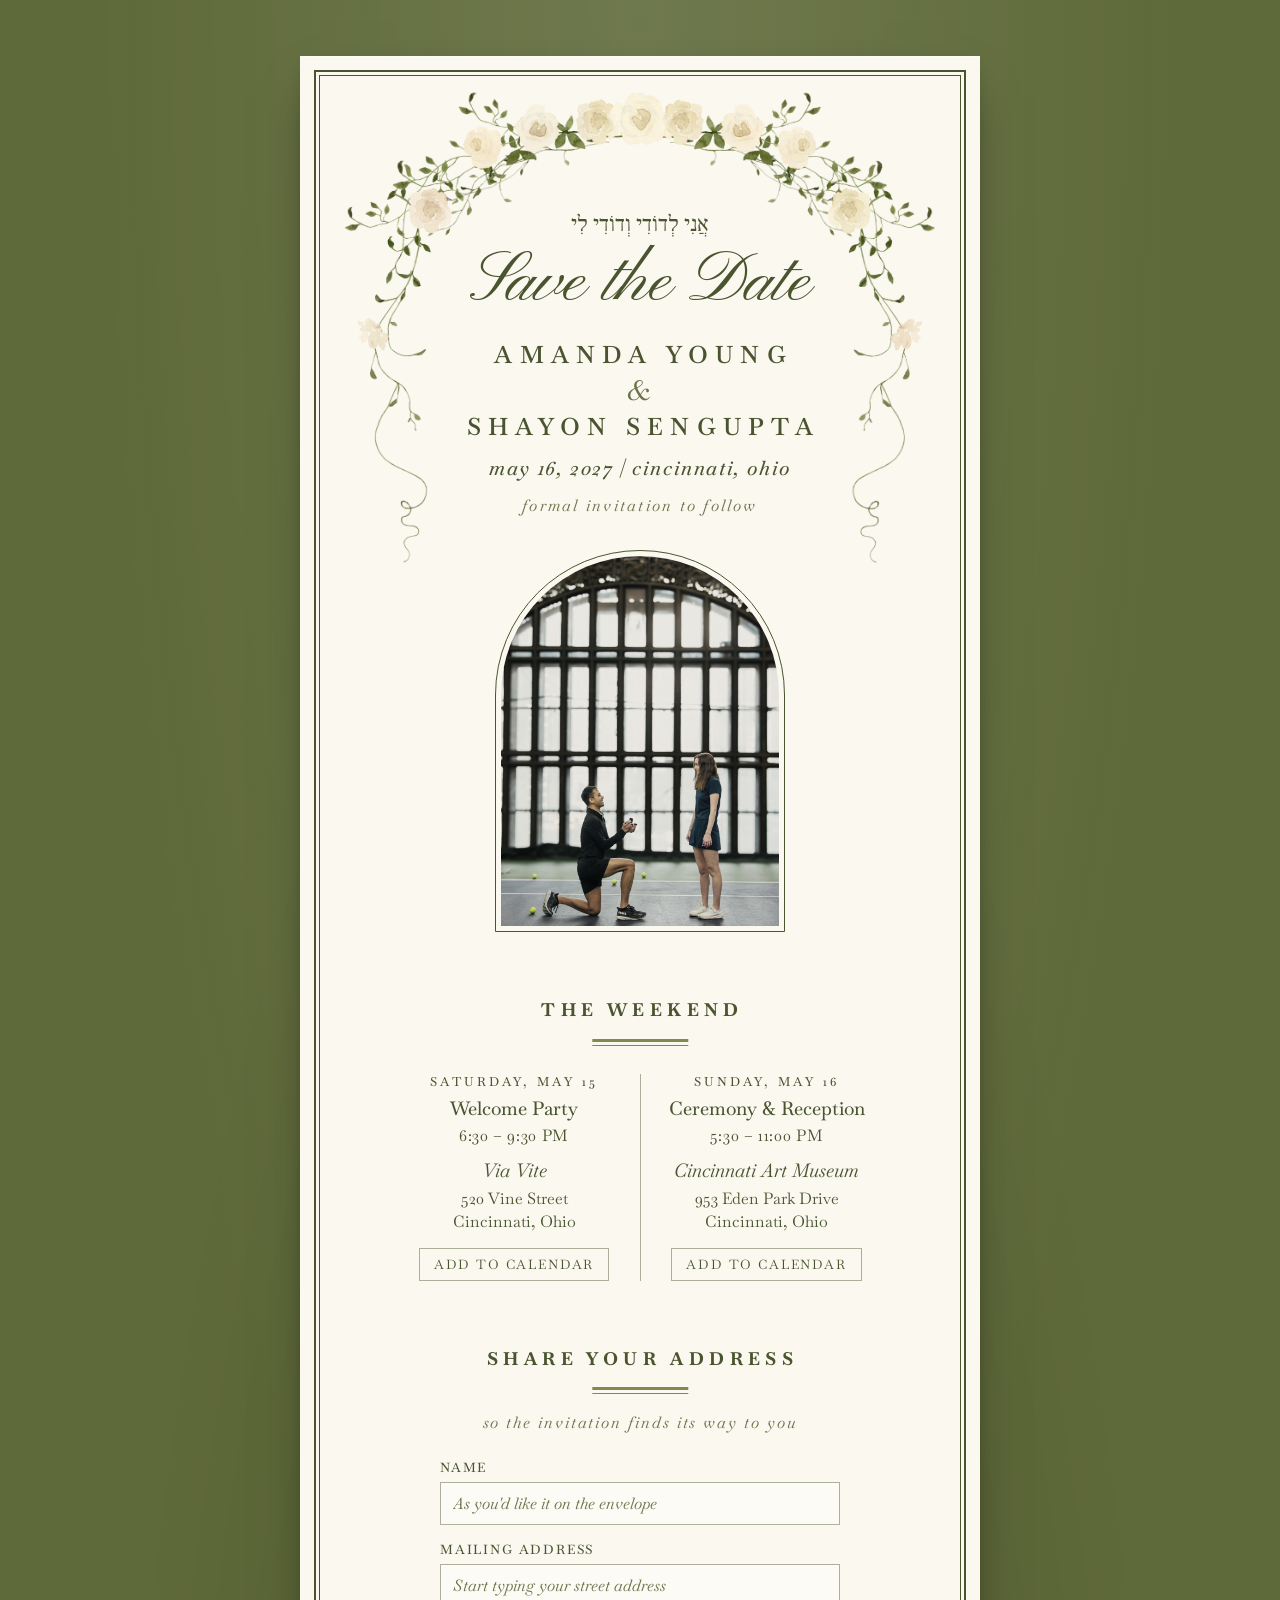
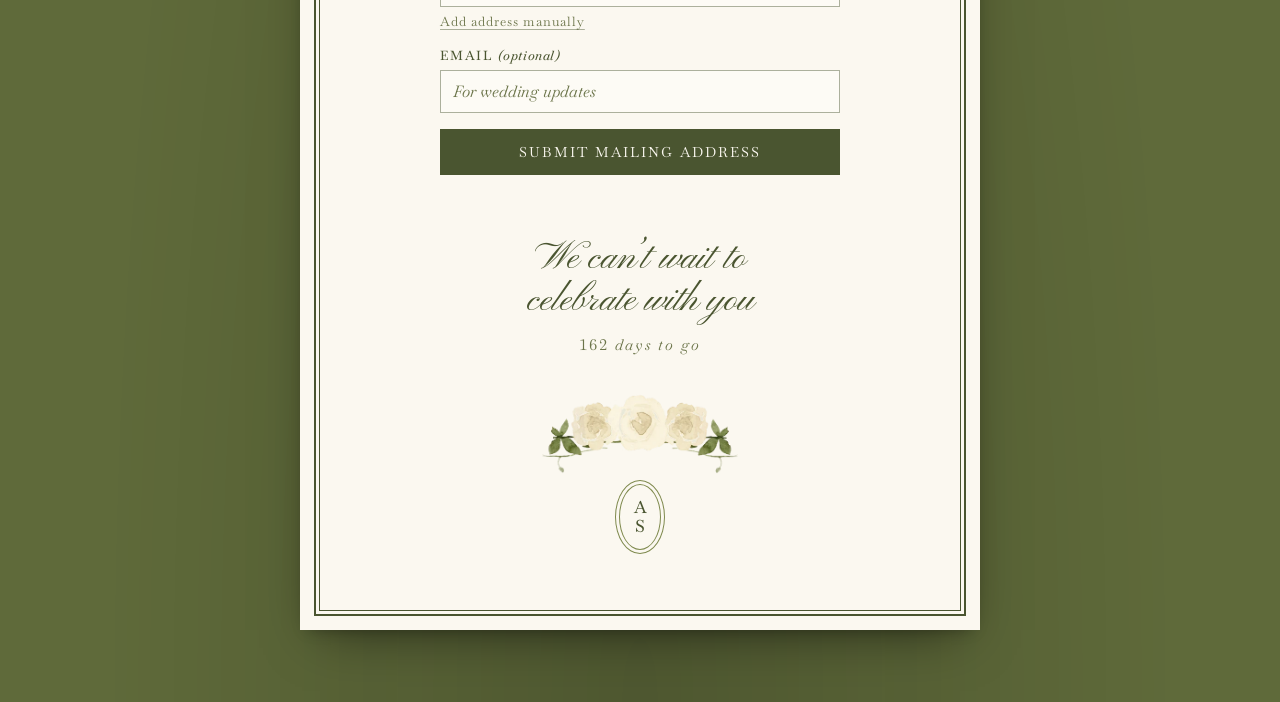
==== index.html @ fff9bc1d "Footer roses: end in whole leaf sprays with natural tips Co-Authored-By: Claude Opus 5.5 <noreply@an" ====
<!DOCTYPE html>
<html lang="en">
<head>
<meta charset="UTF-8" />
<meta name="viewport" content="width=device-width, initial-scale=1" />
<meta name="robots" content="noindex, nofollow" />
<title>Amanda &amp; Shayon — Save the Date</title>
<meta name="description" content="Save the date — Amanda Young and Shayon Sengupta are getting married May 16, 2027 at the Cincinnati Art Museum." />
<meta name="theme-color" content="#5f6a3a" />
<link rel="icon" type="image/png" sizes="32x32" href="assets/favicon-32.png?v=1" />
<link rel="icon" type="image/png" sizes="64x64" href="assets/favicon-64.png?v=1" />
<link rel="apple-touch-icon" href="assets/apple-touch-icon.png?v=1" />

<meta property="og:title" content="Save the Date — Amanda &amp; Shayon" />
<meta property="og:description" content="Sunday, May 16, 2027 · Cincinnati Art Museum · Cincinnati, Ohio. Formal invitation to follow." />
<meta property="og:type" content="website" />
<meta property="og:url" content="https://shayon297.github.io/save-the-date/" />
<meta property="og:site_name" content="Amanda &amp; Shayon" />
<meta property="og:image" content="https://shayon297.github.io/save-the-date/assets/og.jpg?v=24" />
<meta property="og:image:width" content="1200" />
<meta property="og:image:height" content="630" />
<meta property="og:image:alt" content="Save the Date — Amanda Young and Shayon Sengupta, May 16, 2027, Cincinnati, Ohio. Formal invitation to follow." />
<meta name="twitter:card" content="summary_large_image" />
<meta name="twitter:title" content="Save the Date — Amanda &amp; Shayon" />
<meta name="twitter:description" content="Sunday, May 16, 2027 · Cincinnati Art Museum · Cincinnati, Ohio" />
<meta name="twitter:image" content="https://shayon297.github.io/save-the-date/assets/og.jpg?v=24" />

<link rel="preconnect" href="https://fonts.googleapis.com">
<link rel="preconnect" href="https://fonts.gstatic.com" crossorigin>
<link href="https://fonts.googleapis.com/css2?family=Baskervville:ital,wght@0,400;0,500;0,600;0,700;1,400;1,500&family=Frank+Ruhl+Libre:wght@400;500&family=Pinyon+Script&display=swap" rel="stylesheet">
<link rel="stylesheet" href="styles.css?v=65" />
<script>
  // ?preview=email / ?preview=og switch the page into fixed layouts used to render the share images
  var pv = new URLSearchParams(location.search).get("preview");
  if (pv) document.documentElement.classList.add("preview", "preview-" + pv);
</script>
</head>
<body>

<main class="page">
  <article class="card">
    <!-- a draping arch of ivory roses over the header: the chuppah -->
    <img class="rose-arch" src="assets/rose-arch.webp?v=3" alt="" aria-hidden="true" width="1400" height="1109">

    <div class="card-inner">

      <!-- HEADER — laid out after Minted's "museo" save the date -->
      <header class="hero">
        <p class="hebrew hebrew-verse" lang="he" dir="rtl">אֲנִי לְדוֹדִי וְדוֹדִי לִי</p>
        <h1 class="script-title">Save the Date</h1>
        <p class="names-caps"><span class="name">Amanda Young</span><span class="amp">&amp;</span><span class="name">Shayon Sengupta</span></p>
        <p class="date-line"><span class="d">may 16, 2027</span><span class="bar"> | </span><span class="c">cincinnati, ohio</span></p>
        <p class="hero-note">formal invitation to follow</p>
      </header>

      <!-- ENGAGEMENT PHOTO, in an arch-topped double-rule frame -->
      <figure class="portrait">
        <span class="portrait-frame"><img src="assets/engagement.jpg?v=1" alt="Shayon on one knee proposing to Amanda on a tennis court beneath a tall arched window" width="900" height="1350" loading="lazy" onerror="this.closest('figure').hidden=true"></span>
      </figure>

      <!-- WEEKEND -->
      <section class="weekend">
        <h2 class="section-title">The Weekend</h2>

        <div class="events">
          <div class="event">
            <p class="event-day">Saturday, May 15</p>
            <h3 class="event-name">Welcome Party</h3>
            <p class="event-time">6:30 – 9:30 PM</p>
            <p class="event-venue">Via Vite</p>
            <p class="event-address">520 Vine Street<br>Cincinnati, Ohio</p>
            <div class="event-actions">
              <button class="btn btn-ghost" type="button" data-cal="reception" aria-expanded="false">Add to calendar</button>
              <p class="cal-options" hidden>
                <a class="link-btn" href="assets/welcome-party.ics">Apple &amp; Outlook</a>
                <span class="cal-dot" aria-hidden="true">&middot;</span>
                <a class="link-btn" data-gcal href="#" target="_blank" rel="noopener">Google Calendar</a>
              </p>
            </div>
          </div>

          <div class="event">
            <p class="event-day">Sunday, May 16</p>
            <h3 class="event-name">Ceremony &amp; Reception</h3>
            <p class="event-time">5:30 – 11:00 PM</p>
            <p class="event-venue">Cincinnati Art Museum</p>
            <p class="event-address">953 Eden Park Drive<br>Cincinnati, Ohio</p>
            <div class="event-actions">
              <button class="btn btn-ghost" type="button" data-cal="wedding" aria-expanded="false">Add to calendar</button>
              <p class="cal-options" hidden>
                <a class="link-btn" href="assets/wedding.ics">Apple &amp; Outlook</a>
                <span class="cal-dot" aria-hidden="true">&middot;</span>
                <a class="link-btn" data-gcal href="#" target="_blank" rel="noopener">Google Calendar</a>
              </p>
            </div>
          </div>
        </div>
      </section>

      <!-- MAILING ADDRESS -->
      <section class="address" id="address">
        <h2 class="section-title">Share your address</h2>
        <p class="address-sub">so the invitation finds its way to you</p>

        <form class="addr-form" id="addr-form" novalidate>
          <!-- honeypot: hidden from people, filled in by form-spam bots -->
          <div class="hp" aria-hidden="true">
            <label>Leave this field empty <input type="text" name="website" tabindex="-1" autocomplete="off"></label>
          </div>
          <label class="field">
            <span class="field-label">Name</span>
            <input type="text" name="name" autocomplete="name" required placeholder="As you'd like it on the envelope" />
          </label>

          <div class="field field-search">
            <label class="field-label" for="addr-search">Mailing address</label>
            <input type="text" id="addr-search" name="search" autocomplete="off" placeholder="Start typing your street address" aria-autocomplete="list" aria-controls="addr-suggest" aria-expanded="false" />
            <ul class="suggest" id="addr-suggest" role="listbox" hidden></ul>
            <button type="button" class="link-btn" id="addr-manual">Add address manually</button>
          </div>

          <div class="addr-fields" id="addr-fields" hidden>
            <label class="field field-wide">
              <span class="field-label">Street address</span>
              <input type="text" name="street" autocomplete="address-line1" />
            </label>
            <label class="field">
              <span class="field-label">Apt / unit</span>
              <input type="text" name="unit" autocomplete="address-line2" placeholder="Optional" />
            </label>
            <label class="field">
              <span class="field-label">City</span>
              <input type="text" name="city" autocomplete="address-level2" />
            </label>
            <label class="field">
              <span class="field-label">State</span>
              <input type="text" name="state" autocomplete="address-level1" />
            </label>
            <label class="field">
              <span class="field-label">ZIP / postal code</span>
              <input type="text" name="zip" autocomplete="postal-code" />
            </label>
            <label class="field field-wide">
              <span class="field-label">Country</span>
              <input type="text" name="country" autocomplete="country-name" value="United States" />
            </label>
          </div>

          <label class="field">
            <span class="field-label">Email <span class="field-optional">(optional)</span></span>
            <input type="email" name="email" autocomplete="email" placeholder="For wedding updates" />
          </label>

          <p class="form-error" id="addr-error" role="alert" hidden></p>
          <button type="submit" class="btn btn-solid btn-submit" id="addr-submit">Submit mailing address</button>
        </form>

        <div class="addr-thanks" id="addr-thanks" hidden>
          <p class="closing-script">Thank you</p>
          <p class="closing-caps">We have your address</p>
        </div>
      </section>

      <!-- CLOSING -->
      <section class="closing">
        <p class="closing-script">We can&rsquo;t wait to celebrate with you</p>
        <p class="countdown" aria-label="Countdown to the wedding"><span class="count-num" data-unit="days">—</span> <span class="count-label">days to go</span></p>
      </section>

      <footer class="card-footer">
        <img class="footer-roses" src="assets/rose-sprig.webp?v=3" alt="" aria-hidden="true" width="426" height="175">
        <span class="footer-mark" role="img" aria-label="A &amp; S"><span>A</span><span>S</span></span>
      </footer>

    </div>
  </article>
</main>

<script src="script.js?v=26"></script>
</body>
</html>
---- styles.css ----
/* ---------------------------------------------------
   Shayon & Amanda — Save the Date
   After Minted's "museo" suite: ivory card, double-rule frame, copperplate
   script for the title and closing only, spaced Baskerville capitals,
   lowercase italics, one olive ink.
   (Pinyon Script and Baskervville stand in for museo's licensed fonts.)
--------------------------------------------------- */

:root{
  --page:       #5f6a3a;   /* deep olive backdrop */
  --page-deep:  #4c5530;
  --ivory:      #fbf8f0;
  --ink:        #4a5530;   /* olive ink */
  --ink-soft:   #6b7449;
  --olive:      #7f8a4e;
  --olive-pale: #d9dcc2;
  --gold:       #b0975a;
  --line:       rgba(74,85,48,0.45);

  --serif:  "Baskervville", "Baskerville", "Times New Roman", serif;
  --script: "Pinyon Script", "Snell Roundhand", cursive;

  --frame: 14px;            /* outer rule's distance from the card edge */
  --inset: 26px;            /* inside the inner rule: sets the text margin */
  --hang: calc(var(--frame) + 6px);   /* just inside the inner rule: the curtains hang from the frame */
}
@media (max-width: 480px){
  :root{ --frame: 9px; --inset: 18px; }
}

*{ box-sizing: border-box; }
html{ background: var(--page); }
body{
  margin: 0;
  font-family: var(--serif);
  color: var(--ink);
  background:
    radial-gradient(ellipse at 50% 0%, rgba(255,255,255,0.10), transparent 60%),
    radial-gradient(ellipse at 50% 100%, rgba(0,0,0,0.18), transparent 60%),
    var(--page);
  -webkit-font-smoothing: antialiased;
  text-rendering: optimizeLegibility;
}

.page{
  min-height: 100vh;
  display: flex;
  justify-content: center;
  align-items: flex-start;
  padding: 16px 12px 32px;
}
@media (min-width: 700px){
  .page{ padding: 56px 24px 72px; }
}

/* ---------- card + museo double-rule frame ---------- */
.card{
  position: relative;
  width: 100%;
  max-width: 680px;
  background: var(--ivory);
  overflow: hidden;
  box-shadow:
    0 1px 0 rgba(255,255,255,0.35) inset,
    0 20px 50px -20px rgba(0,0,0,0.55),
    0 6px 14px -8px rgba(0,0,0,0.35);
}
.card::before, .card::after{
  content: "";
  position: absolute;
  pointer-events: none;
  z-index: 2;
}
.card::before{ inset: var(--frame); border: 2px solid var(--ink); }
.card::after{ inset: calc(var(--frame) + 5px); border: 1px solid var(--ink); }

.card-inner{
  position: relative;
  z-index: 1;
  margin: calc(var(--inset) + 6px);
  padding: 18% 22px 30px;   /* top: under the crown of the rose arch (% of the card's width) */
  text-align: center;
}
@media (min-width: 700px){
  .card-inner{ padding: 18% 56px 44px; }
}

/* ---------- hero ---------- */
.script-title{
  font-family: var(--script);
  font-weight: 400;
  font-size: clamp(44px, 9.2vw, 70px);   /* ~12% smaller, so the names lead */
  line-height: 1.15;
  margin: 0 0 12px;
  color: var(--ink);
}
.names-caps{
  font-weight: 600;
  font-size: clamp(15px, 3.4vw, 24px);
  letter-spacing: 0.3em;
  padding-left: 0.3em;      /* optically centre tracked caps */
  text-transform: uppercase;
  margin: 0 0 10px;
}
/* full names stacked, museo-style, with a small italic ampersand between */
.names-caps .name{ display: block; line-height: 1.5; }
.names-caps .amp{
  display: block;
  font-weight: 400;
  font-style: italic;
  text-transform: none;
  letter-spacing: 0;
  font-size: 1.15em;
  line-height: 1.3;
  margin-left: -0.3em;      /* undo the tracked caps' optical offset for the single glyph */
  color: var(--ink-soft);
}
.date-line{
  font-style: italic;
  font-weight: 500;
  font-size: clamp(16px, 2.8vw, 20px);
  letter-spacing: 0.08em;
  color: var(--ink);
  margin: 0;
}
.hebrew{
  font-family: "Frank Ruhl Libre", "Times New Roman", serif;
  color: var(--ink);
  letter-spacing: 0;
}
.hebrew-verse{
  font-size: clamp(18px, 3vw, 22px);
  margin: 0 0 6px;
}
.hero-note{
  font-style: italic;
  font-size: clamp(14px, 2.3vw, 16px);
  letter-spacing: 0.14em;
  color: var(--ink-soft);
  margin: 14px 0 0;
}

/* ---------- florals: a draping arch of ivory roses over the header (the chuppah) ----------
   assets/rose-arch.webp: a watercolour rose arch with trailing vines, roses recoloured
   ivory to suit the olive palette. It scales with the card's width. */
.rose-arch{
  position: absolute;
  top: calc(var(--hang) + 14px);          /* clear of the inner rule */
  left: 50%;
  transform: translateX(-50%);
  width: calc(100% - 2 * var(--hang) - 40px);   /* vine tips stay inside the frame */
  height: auto;
  z-index: 0;
  pointer-events: none;
}
@media (max-width: 480px){
  .card-inner{ padding-left: 30px; padding-right: 30px; }
  .card-inner .closing-caps{ font-size: 12px; letter-spacing: 0.22em; padding-left: 0.22em; }
  .script-title{ font-size: 36px; white-space: nowrap; }
  .names-caps{ letter-spacing: 0.22em; padding-left: 0.22em; }
  .date-line .bar{ display: none; }
  .date-line .d, .date-line .c{ display: block; }
  .card-inner .section-title{ letter-spacing: 0.22em; padding-left: 0.22em; }
}

/* ---------- engagement photo: a Roman arch, ruled like the card's frame ---------- */
.portrait{ margin: 34px auto 0; width: min(290px, 86%); }
.portrait-frame{
  display: block;
  padding: 5px;
  border: 1px solid var(--ink);
  border-radius: 400px 400px 0 0;   /* larger than half the width: browsers clamp it to a semicircle */
}
.portrait-frame img{
  display: block;
  width: 100%;
  height: auto;
  aspect-ratio: 3 / 4;
  object-fit: cover;
  object-position: 50% 45%;
  filter: sepia(0.12) saturate(0.85);
  border-radius: 400px 400px 0 0;
}

/* ---------- countdown ---------- */
.countdown{
  font-style: italic;
  font-size: 15px;
  letter-spacing: 0.14em;
  color: var(--ink-soft);
  margin: 0;
}
.count-num{ font-style: normal; font-variant-numeric: tabular-nums; }

/* ---------- sections: as on museo, no ornamental dividers, just generous space ---------- */
.weekend, .address, .closing{ margin-top: 64px; }
@media (max-width: 480px){
  .weekend, .address, .closing{ margin-top: 52px; }
}

/* ---------- weekend ---------- */
.section-title{
  font-weight: 700;
  font-size: clamp(15px, 2.6vw, 18px);
  letter-spacing: 0.3em;
  padding-left: 0.3em;      /* optically centre tracked caps */
  text-transform: uppercase;
  line-height: 1.6;
  text-wrap: balance;
  margin: 0 0 28px;
  color: var(--ink);
}
/* museo's double rule under each section heading: a thick bar over a thin one */
.section-title::after{
  content: "";
  display: block;
  width: 96px;
  height: 3px;
  margin: 14px auto 0;
  border-top: 3px solid var(--olive);
  border-bottom: 1.5px solid var(--olive);
  transform: translateX(-0.15em);   /* undo the tracked caps' optical offset */
}
.events{
  display: grid;
  grid-template-columns: 1fr;
  gap: 30px;
}
@media (min-width: 560px){
  /* subgrid: day, name, time, venue, address and button line up across both columns
     even when one event name wraps */
  .events{ grid-template-columns: 1fr 1fr; grid-template-rows: repeat(6, auto); gap: 0; }
  .event{ display: grid; grid-row: span 6; grid-template-rows: subgrid; padding: 0 12px; }
  .events .event-name{ white-space: nowrap; font-size: 19px; }   /* .events: outranks the base rule below */
  .event + .event{ border-left: 1px solid var(--line); }
  .event-name{ align-self: end; }
}
.event-day{
  font-size: 12.5px;
  font-weight: 500;   /* dark, but lighter than the section headings */
  letter-spacing: 0.28em;
  text-transform: uppercase;
  color: var(--ink);
  margin: 0 0 6px;
}
.event-name{
  font-weight: 500;
  font-size: clamp(19px, 3.4vw, 22px);
  margin: 0 0 4px;
  color: var(--ink);
  text-wrap: balance;
}
.event-time{
  font-size: 16px;
  letter-spacing: 0.04em;
  color: var(--ink);
  margin: 0 0 12px;
}
.event-venue{
  font-style: italic;
  font-size: 19px;
  margin: 0;
  color: var(--ink);
}
.event-address{
  font-size: 16px;
  line-height: 1.45;
  color: var(--ink);
  margin: 4px 0 14px;
}
.event-actions{
  position: relative;
  display: flex; flex-direction: column; align-items: center;
}
/* the two calendar choices open as a small pop-over under the button, so nothing below moves */
.cal-options{
  position: absolute;
  top: calc(100% + 6px);
  left: 50%;
  transform: translateX(-50%);
  z-index: 6;
  margin: 0;
  padding: 6px 0;
  min-width: 210px;
  background: var(--ivory);
  border: 1px solid var(--line);
  box-shadow: 0 6px 16px -10px rgba(74,85,48,0.28);   /* soft, to match the fine rules */
  text-align: center;
}
.cal-options[hidden]{ display: none; }
.cal-options .link-btn{ display: block; font-size: 15px; padding: 9px 16px; text-decoration: none; color: var(--ink); }
.cal-options .link-btn:hover{ background: rgba(127,138,78,0.12); }
.cal-dot{ display: none; }

.btn{
  font-family: var(--serif);
  font-size: 13px;
  letter-spacing: 0.14em;
  text-transform: uppercase;
  padding: 9px 14px;
  border: 1px solid var(--ink);
  cursor: pointer;
  text-decoration: none;
  transition: background 0.2s ease, color 0.2s ease;
  line-height: 1;
}
.btn-solid{ background: var(--ink); color: var(--ivory); }
.btn-ghost{ background: transparent; color: var(--ink); border-color: var(--line); }
@media (hover: hover){   /* no sticky dark state after a tap on phones */
  .btn-solid:hover{ background: var(--page-deep); border-color: var(--page-deep); color: var(--ivory); }
  .btn-ghost:hover{ background: var(--ink); border-color: var(--ink); color: var(--ivory); }
}
.btn-ghost[aria-expanded="true"]{ background: var(--ink); border-color: var(--ink); color: var(--ivory); }
.btn:focus-visible{ outline: 2px solid var(--olive); outline-offset: 2px; }

/* ---------- mailing address form ---------- */
.address{ text-align: center; }
.address .section-title{ margin-bottom: 18px; }
.address-sub{
  font-style: italic;
  font-size: 16px;
  letter-spacing: 0.12em;
  color: var(--ink-soft);
  margin: 0 0 26px;
  text-wrap: balance;
}
.addr-form{
  max-width: 400px;
  margin: 0 auto;
  text-align: left;
}
.field{ display: block; margin: 0 0 16px; position: relative; }
.field-label{
  display: block;
  font-size: 13px;
  font-weight: 500;
  letter-spacing: 0.14em;
  text-transform: uppercase;
  color: var(--ink);
  margin: 0 0 6px;
}
.field-optional{ letter-spacing: 0.04em; text-transform: none; font-style: italic; }
.field input{
  width: 100%;
  font-family: var(--serif);
  font-size: 16px;
  color: var(--ink);
  background: #fdfbf5;             /* a shade lighter than the ivory card, not white */
  border: 1px solid var(--line);   /* a visible box, so the fields aren't overlooked */
  padding: 10px 12px;
  outline: none;
  border-radius: 0;
  transition: border-color 0.2s ease;
}
.field input::placeholder{ color: var(--ink-soft); font-style: italic; }
.field input:focus{ border-color: var(--ink); background: #fefdf9; }
.field input[aria-invalid="true"]{ border-color: #9a5a3a; }

.addr-fields{
  display: grid;
  grid-template-columns: 1fr 1fr;
  gap: 0 18px;
}
.addr-fields[hidden]{ display: none; }
.addr-fields .field-wide{ grid-column: 1 / -1; }
@media (max-width: 559px){
  .addr-fields{ grid-template-columns: 1fr; gap: 0; }
}

.link-btn{
  font-family: var(--serif);
  font-size: 13px;
  letter-spacing: 0.08em;
  color: var(--ink-soft);
  background: none;
  border: 0;
  padding: 6px 0 0;
  cursor: pointer;
  text-decoration: underline;
  text-underline-offset: 3px;
  text-decoration-color: var(--line);
}
.link-btn:hover{ color: var(--ink); }

.suggest{
  position: absolute;
  left: 0; right: 0;
  top: 100%;
  margin: 4px 0 0;
  padding: 4px 0;
  list-style: none;
  background: var(--ivory);
  border: 1px solid var(--line);
  box-shadow: 0 12px 28px -12px rgba(0,0,0,0.35);
  z-index: 5;
  max-height: 260px;
  overflow: auto;
}
.suggest li{
  padding: 9px 14px;
  cursor: pointer;
  font-size: 16px;
  line-height: 1.25;
  color: var(--ink);
}
.suggest li small{ display: block; font-size: 13px; color: var(--ink-soft); }
.suggest li:hover, .suggest li[aria-selected="true"]{ background: rgba(127,138,78,0.12); }
.suggest .suggest-note{ cursor: default; font-style: italic; color: var(--ink-soft); font-size: 14px; }

.form-error{
  font-size: 14px;
  font-style: italic;
  color: #9a5a3a;
  margin: -4px 0 12px;
}
.btn-submit{
  display: block;
  width: 100%;
  margin: 14px auto 0;
  padding: 15px 20px;
  font-size: 14px;
}
.btn-submit[disabled]{ opacity: 0.6; cursor: default; }
@media (max-width: 480px){
  .field input{ padding: 10px 9px; }
  .field input::placeholder{ font-size: 14px; }
  .btn-submit{ letter-spacing: 0.05em; font-size: 12px; padding: 14px 6px; white-space: nowrap; }
}
.addr-thanks{ padding: 8px 0 2px; }

/* ---------- preview renders (share images for email / text) ---------- */
.preview .countdown, .preview .address, .preview .event-actions{ display: none; }
.preview-email .page{ min-height: 0; padding: 0; }
.preview-email .card{ max-width: none; box-shadow: none; }
/* link preview: a complete card that ends after the date line */
.preview-og body{ overflow: hidden; }
.preview-og .page{ min-height: 100vh; padding: 0; align-items: center; }
.preview-og .card{ max-width: 980px; box-shadow: 0 24px 50px -24px rgba(0,0,0,0.6); }
.preview-og .card-inner > :not(.hero){ display: none; }
.preview-og .card-inner{ padding: 96px 150px 40px; }
.preview-og .rose-arch{ top: calc(var(--hang) + 4px); width: 860px; -webkit-mask-image: linear-gradient(#000 44%, transparent 57%); mask-image: linear-gradient(#000 44%, transparent 57%); }
.preview-og .script-title{ font-size: 84px; margin-bottom: 14px; }
.preview-og .names-caps{ font-size: 20px; margin-bottom: 14px; white-space: nowrap; }
.preview-og .names-caps .name{ display: inline; }
.preview-og .names-caps .amp{ display: inline; margin: 0 0.6em 0 0.3em; }
.preview-og .date-line{ font-size: 25px; }
.preview-og .hebrew-verse{ font-size: 26px; }

.hp{ position: absolute; left: -10000px; top: auto; width: 1px; height: 1px; overflow: hidden; }

/* ---------- closing ---------- */
.closing-script{
  font-family: var(--script);
  font-size: clamp(30px, 6vw, 38px);
  line-height: 1.1;
  max-width: 11em;
  margin: 0 auto 12px;
  text-wrap: balance;
  color: var(--ink);
}
.closing-caps{
  text-wrap: balance;
  font-size: 13px;
  letter-spacing: 0.32em;
  text-transform: uppercase;
  margin: 0 0 8px;
  color: var(--ink);
}
.closing-note{
  font-style: italic;
  font-size: 15px;
  color: var(--ink-soft);
  max-width: 380px;
  margin: 0 auto;
}

/* ---------- footer ---------- */
.card-footer{
  margin-top: 40px;
  display: flex;
  flex-direction: column;
  align-items: center;
}
/* museo's monogram: initials stacked in serif capitals inside a double-ruled oval */
.footer-mark{
  position: relative;
  display: flex;
  flex-direction: column;
  align-items: center;
  justify-content: center;
  gap: 2px;
  width: 50px; height: 74px;
  border: 1.25px solid var(--olive);   /* the softer olive, so the letters lead */
  border-radius: 50%;
  font-weight: 500;
  font-size: 17px;
  line-height: 1;
  letter-spacing: 0;
  color: var(--ink);
}
/* a small cluster of the same ivory roses above the monogram, to balance the arch */
.footer-roses{ display: block; width: 196px; max-width: 56%; height: auto; margin: 0 auto 6px; }
.footer-mark::after{          /* inner rule */
  content: "";
  position: absolute;
  inset: 3px;
  border: 0.75px solid var(--olive);
  border-radius: 50%;
}
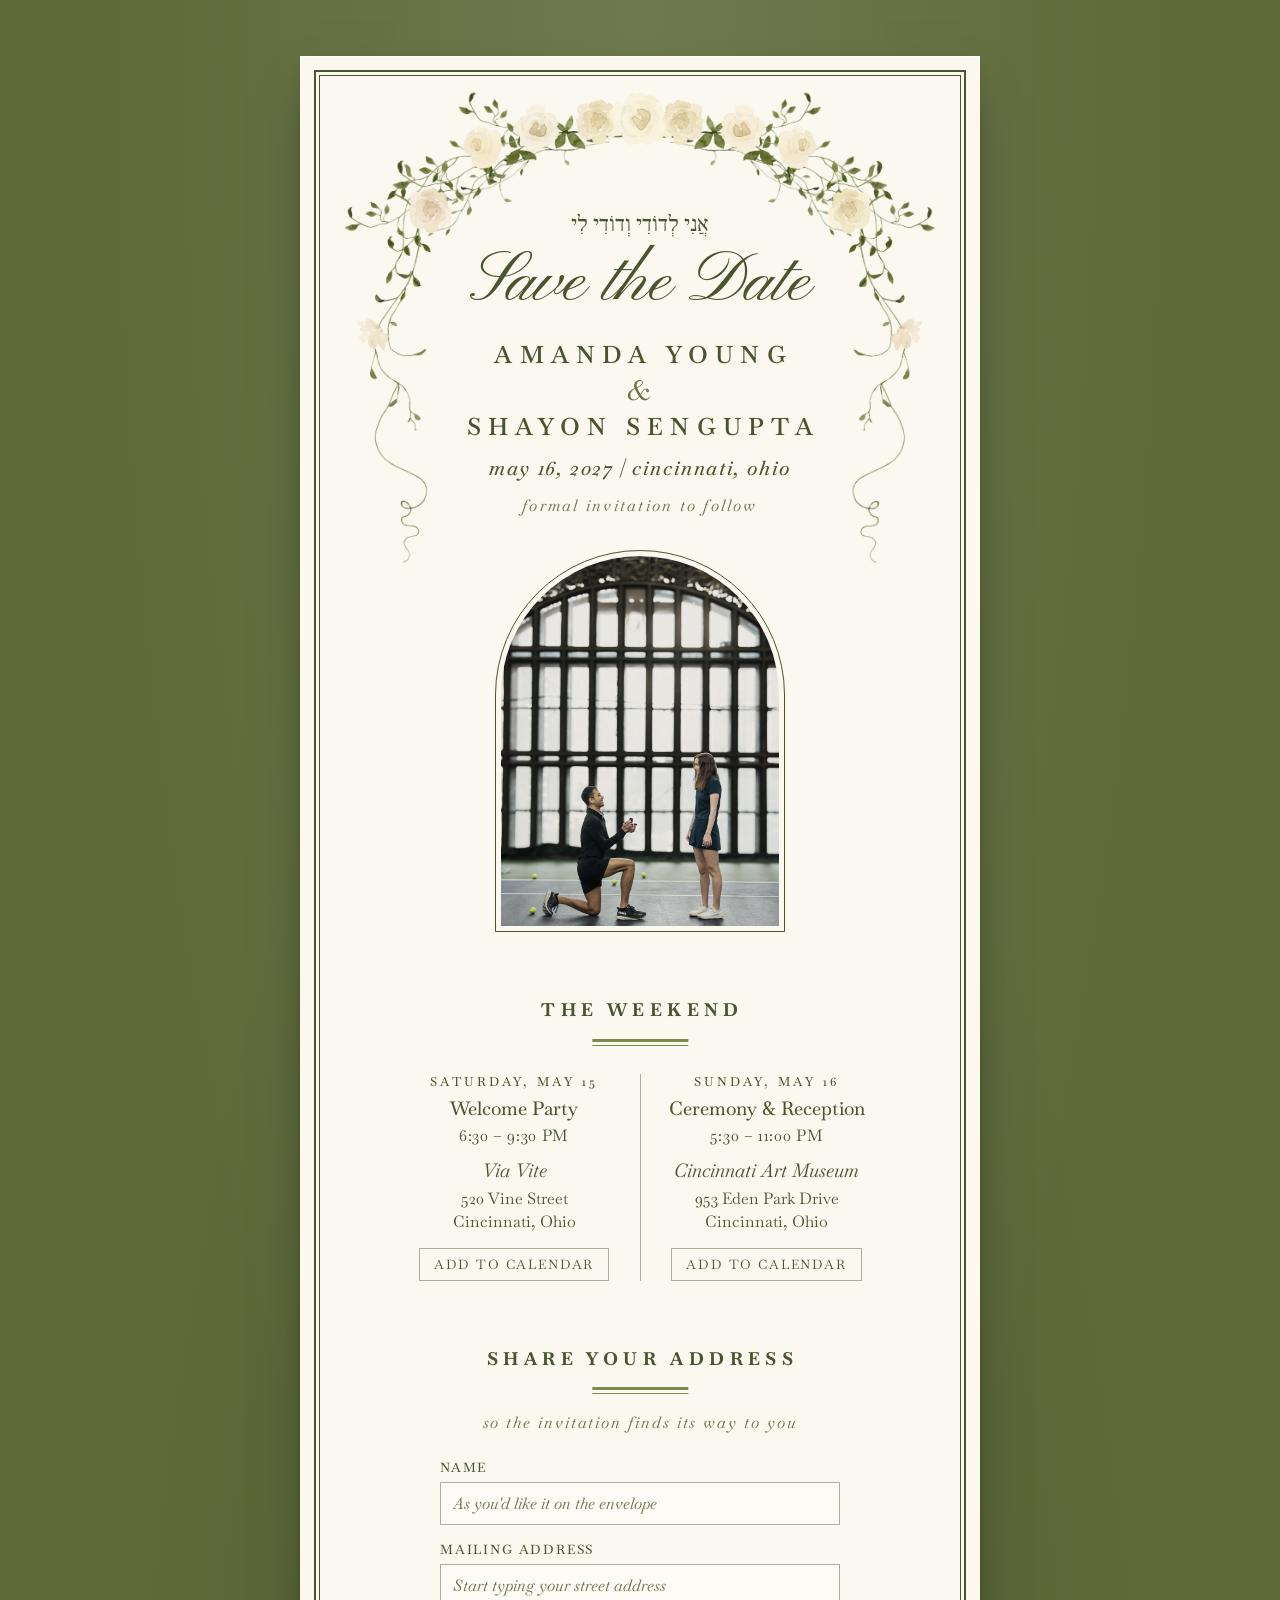
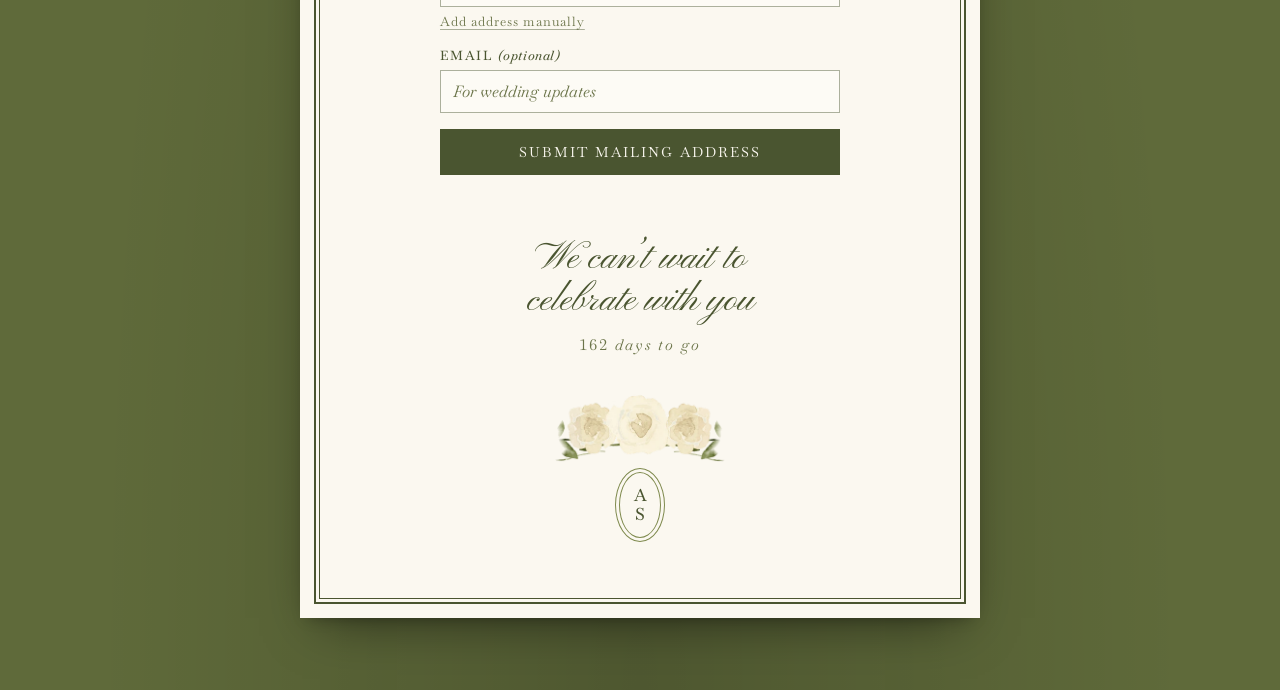
==== commit 11bc53e3: "Footer roses: three roses with just a little greenery fading out Co-Authored-By: Claude Opus 5.5 <no" ====
--- a/index.html
+++ b/index.html
@@ -28,7 +28,7 @@
 <link rel="preconnect" href="https://fonts.googleapis.com">
 <link rel="preconnect" href="https://fonts.gstatic.com" crossorigin>
 <link href="https://fonts.googleapis.com/css2?family=Baskervville:ital,wght@0,400;0,500;0,600;0,700;1,400;1,500&family=Frank+Ruhl+Libre:wght@400;500&family=Pinyon+Script&display=swap" rel="stylesheet">
-<link rel="stylesheet" href="styles.css?v=65" />
+<link rel="stylesheet" href="styles.css?v=66" />
 <script>
   // ?preview=email / ?preview=og switch the page into fixed layouts used to render the share images
   var pv = new URLSearchParams(location.search).get("preview");
@@ -168,7 +168,7 @@
       </section>
 
       <footer class="card-footer">
-        <img class="footer-roses" src="assets/rose-sprig.webp?v=3" alt="" aria-hidden="true" width="426" height="175">
+        <img class="footer-roses" src="assets/rose-sprig.webp?v=4" alt="" aria-hidden="true" width="351" height="140">
         <span class="footer-mark" role="img" aria-label="A &amp; S"><span>A</span><span>S</span></span>
       </footer>
 
--- a/styles.css
+++ b/styles.css
@@ -499,7 +499,7 @@
   color: var(--ink);
 }
 /* a small cluster of the same ivory roses above the monogram, to balance the arch */
-.footer-roses{ display: block; width: 196px; max-width: 56%; height: auto; margin: 0 auto 6px; }
+.footer-roses{ display: block; width: 170px; max-width: 50%; height: auto; margin: 0 auto 6px; }
 .footer-mark::after{          /* inner rule */
   content: "";
   position: absolute;
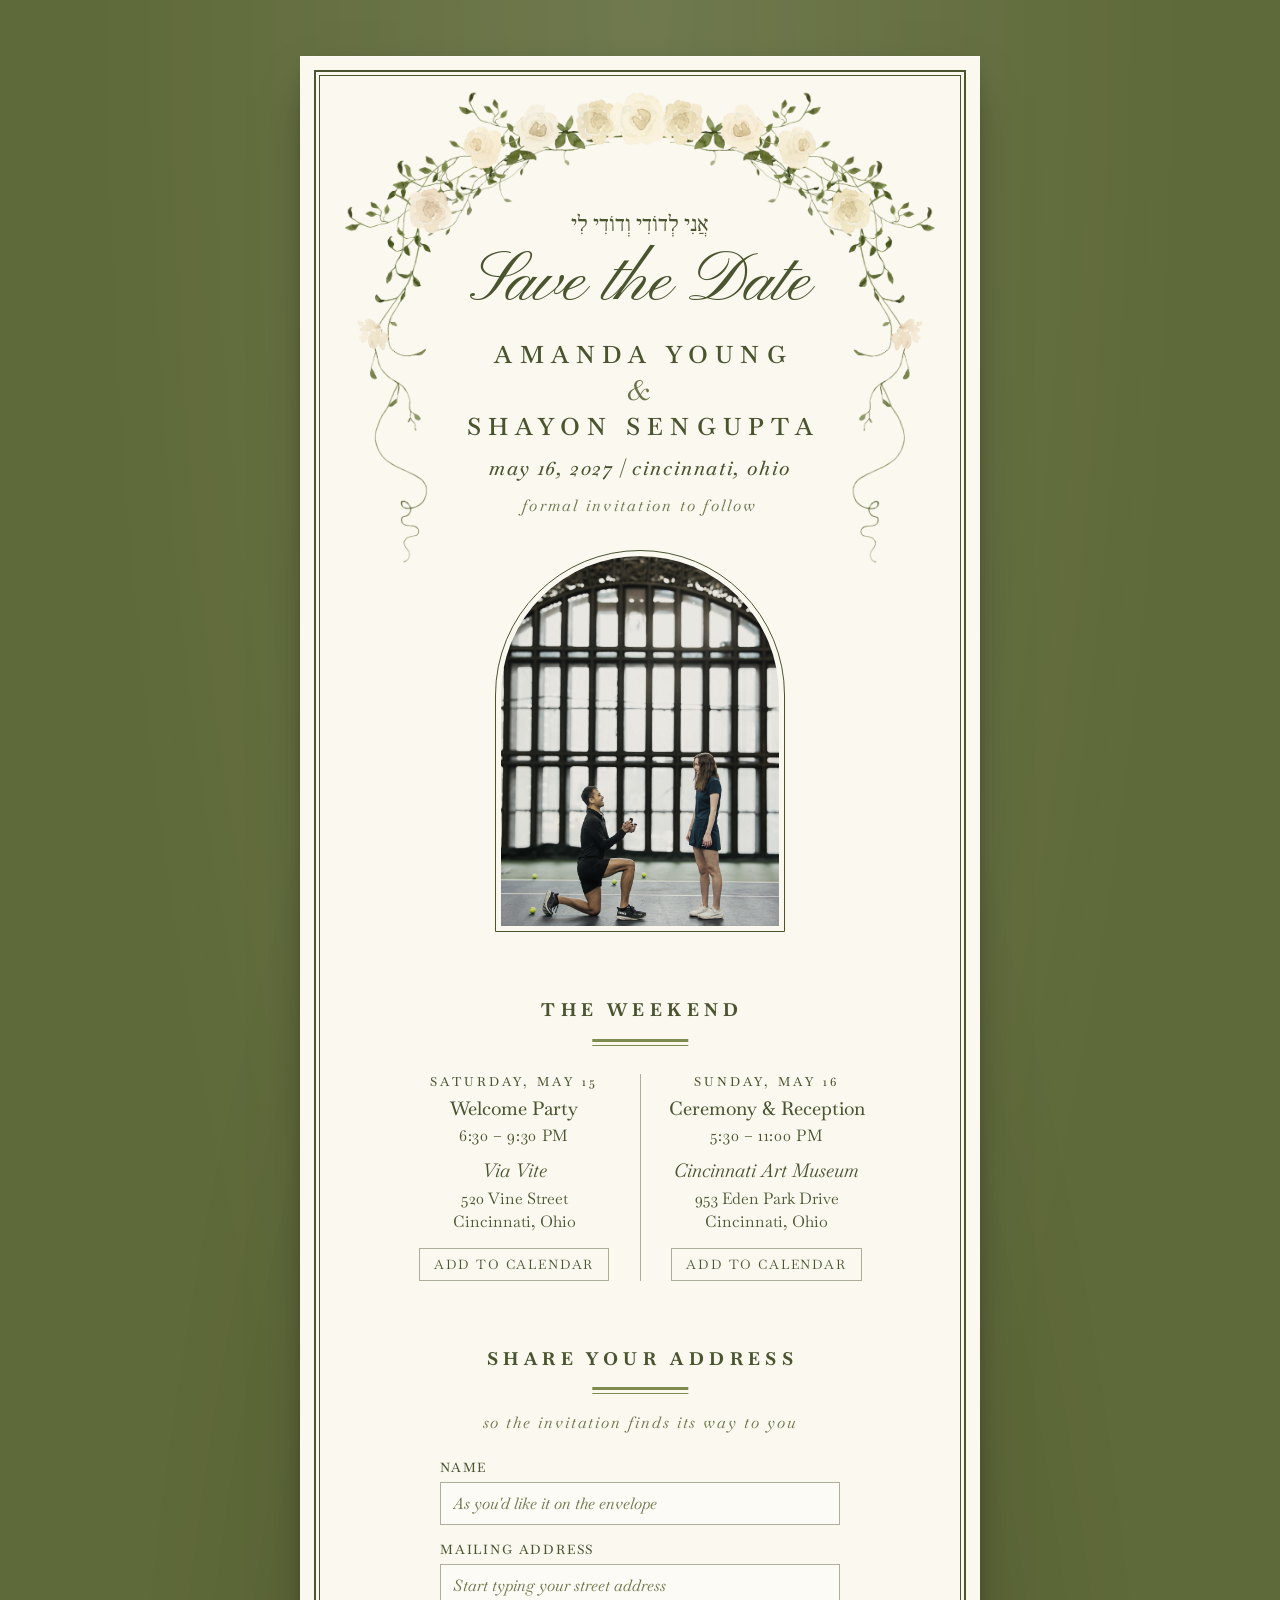
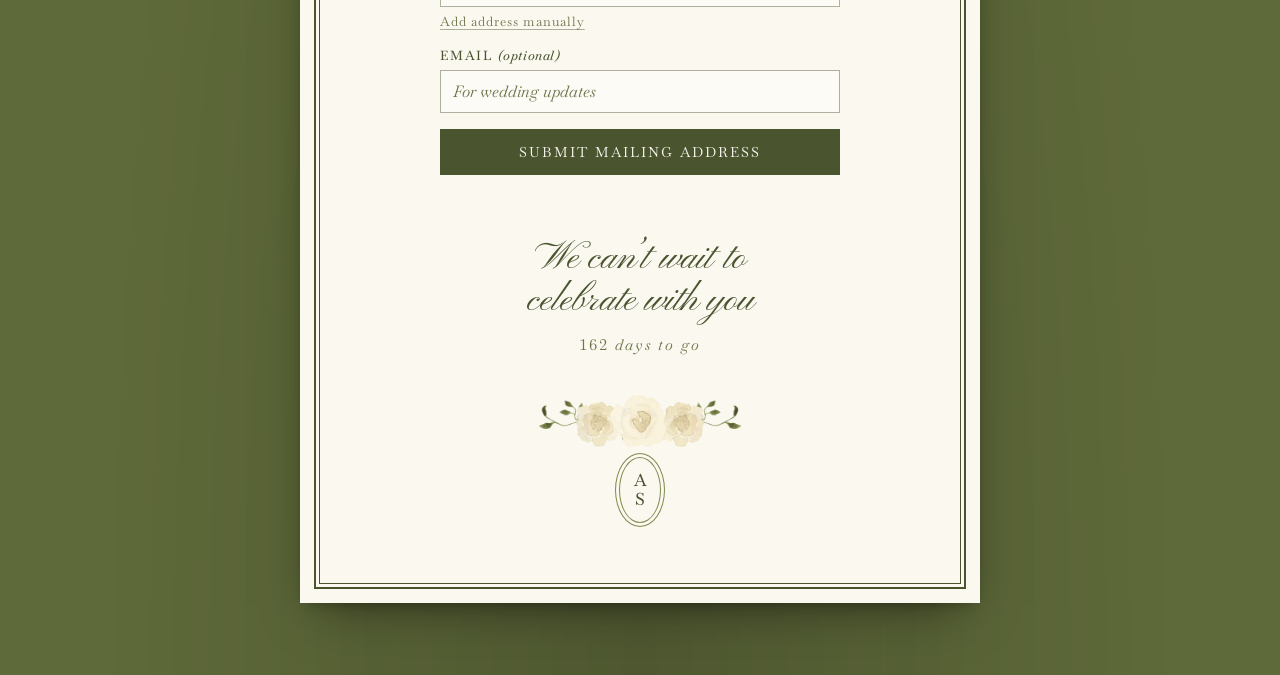
==== commit a6a3fb33: "Footer roses: same scale as the arch, with a whole vine on each side - Three whole roses, sized from" ====
--- a/index.html
+++ b/index.html
@@ -28,7 +28,7 @@
 <link rel="preconnect" href="https://fonts.googleapis.com">
 <link rel="preconnect" href="https://fonts.gstatic.com" crossorigin>
 <link href="https://fonts.googleapis.com/css2?family=Baskervville:ital,wght@0,400;0,500;0,600;0,700;1,400;1,500&family=Frank+Ruhl+Libre:wght@400;500&family=Pinyon+Script&display=swap" rel="stylesheet">
-<link rel="stylesheet" href="styles.css?v=66" />
+<link rel="stylesheet" href="styles.css?v=69" />
 <script>
   // ?preview=email / ?preview=og switch the page into fixed layouts used to render the share images
   var pv = new URLSearchParams(location.search).get("preview");
@@ -168,7 +168,7 @@
       </section>
 
       <footer class="card-footer">
-        <img class="footer-roses" src="assets/rose-sprig.webp?v=4" alt="" aria-hidden="true" width="351" height="140">
+        <img class="footer-roses" src="assets/rose-sprig.webp?v=6" alt="" aria-hidden="true" width="475" height="124">
         <span class="footer-mark" role="img" aria-label="A &amp; S"><span>A</span><span>S</span></span>
       </footer>
 
--- a/styles.css
+++ b/styles.css
@@ -56,6 +56,7 @@
 /* ---------- card + museo double-rule frame ---------- */
 .card{
   position: relative;
+  container-type: inline-size;   /* lets the footer roses size from the card's width */
   width: 100%;
   max-width: 680px;
   background: var(--ivory);
@@ -499,7 +500,9 @@
   color: var(--ink);
 }
 /* a small cluster of the same ivory roses above the monogram, to balance the arch */
-.footer-roses{ display: block; width: 170px; max-width: 50%; height: auto; margin: 0 auto 6px; }
+/* same scale as the arch's roses: the cluster is 475px wide at the arch artwork's scale (1400px wide),
+   and the arch is drawn at (card width - 2 x hang - 40px) */
+.footer-roses{ display: block; width: calc((100cqw - 2 * var(--hang) - 40px) * 475 / 1400); height: auto; margin: 0 auto 6px; }
 .footer-mark::after{          /* inner rule */
   content: "";
   position: absolute;
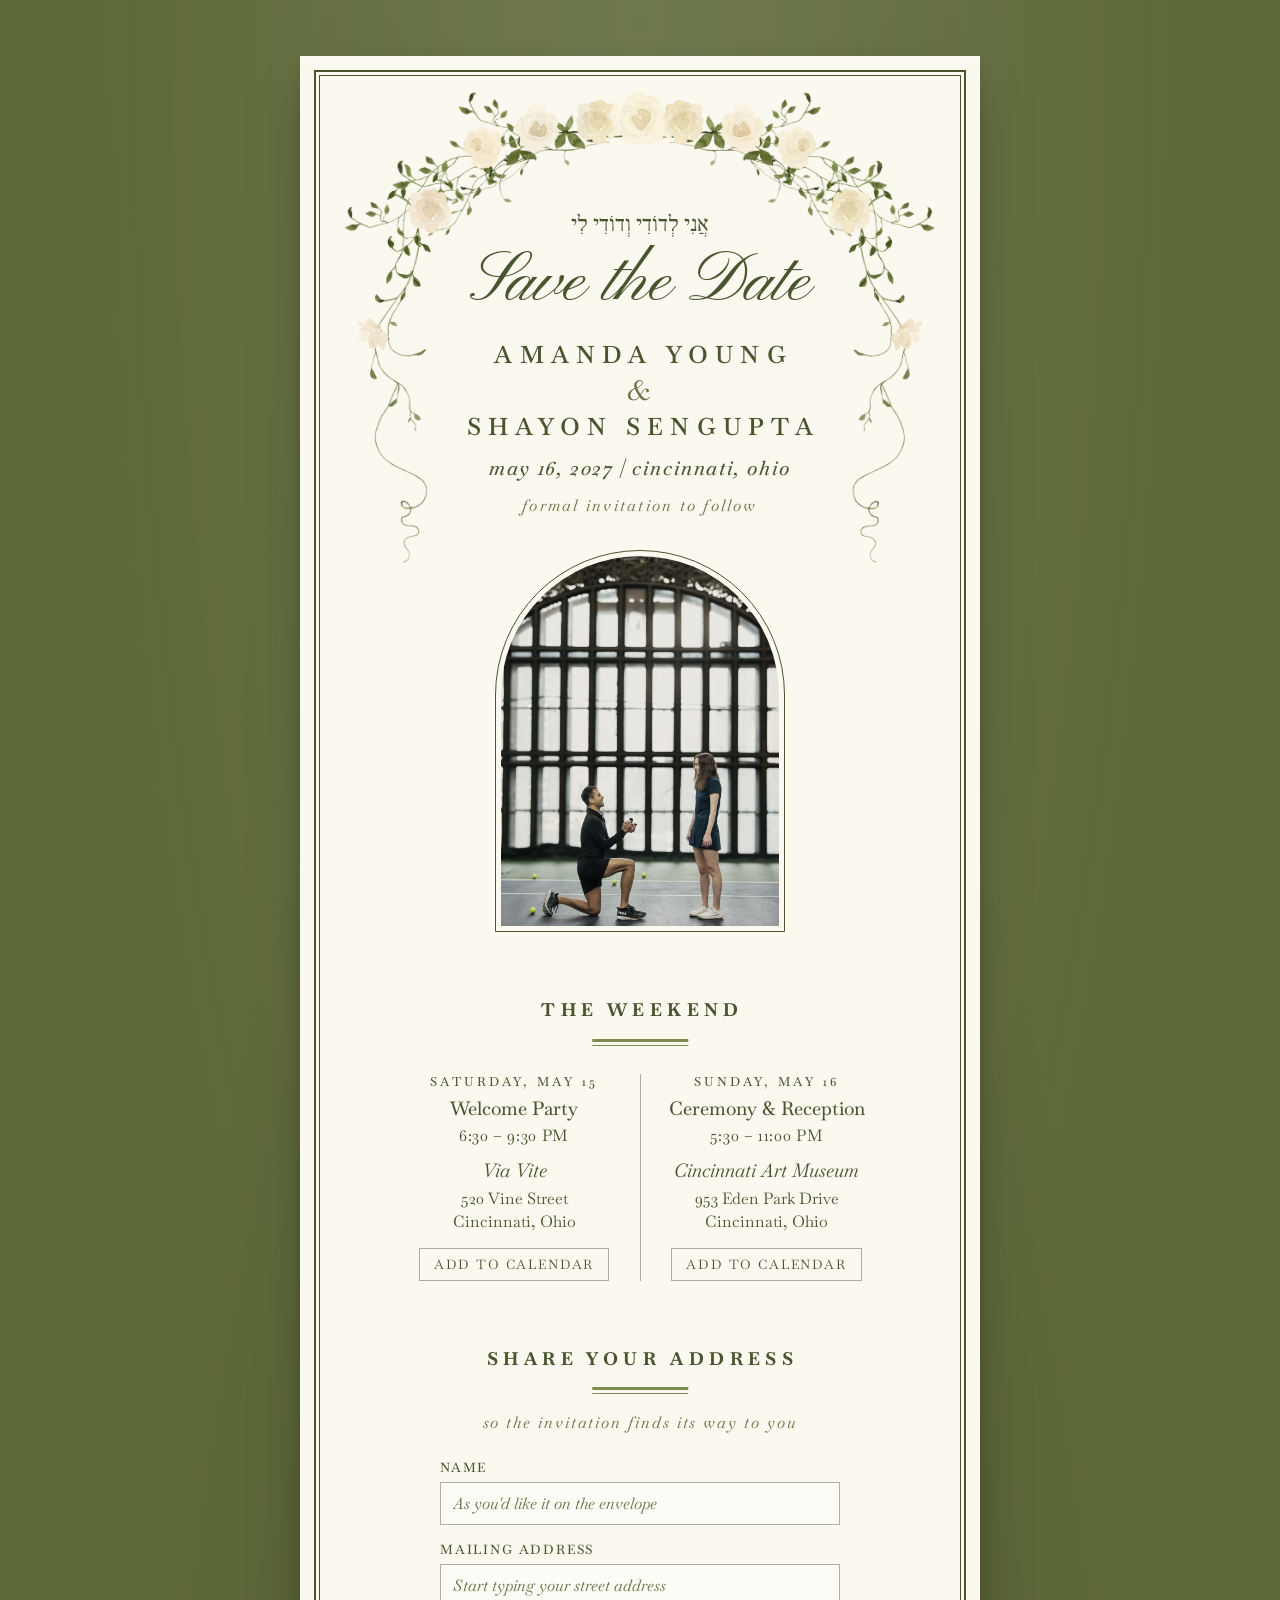
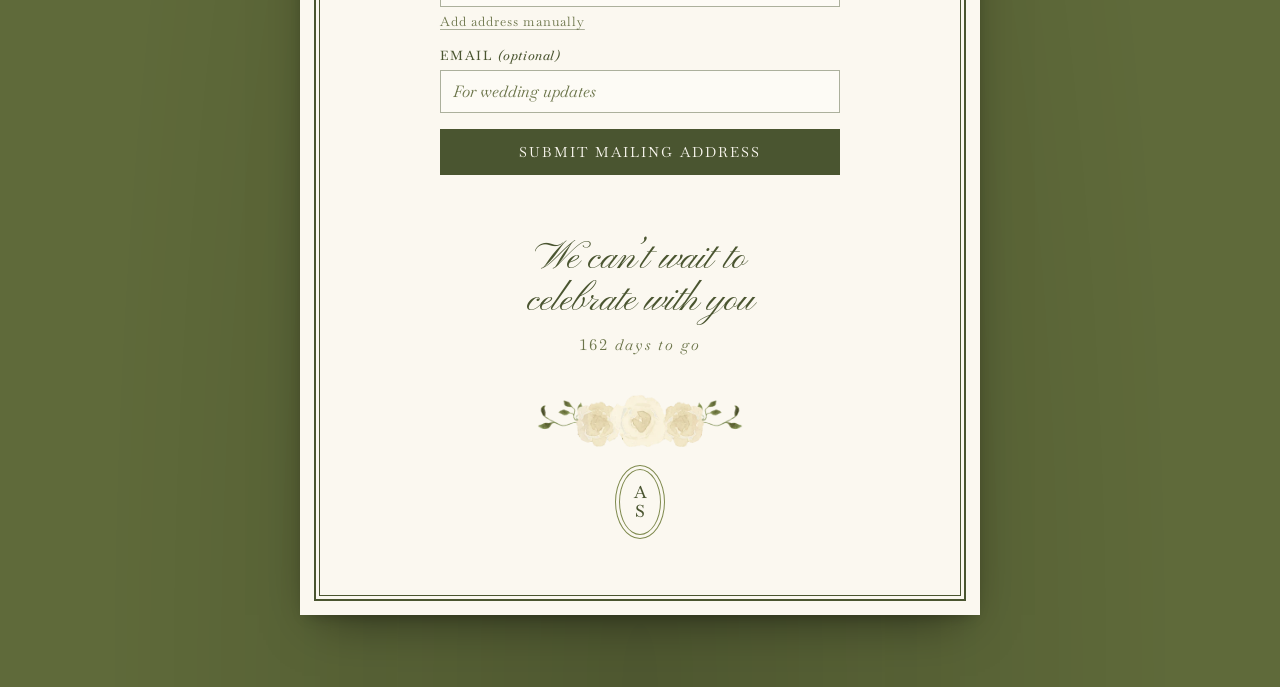
==== commit 7b5a7702: "Polish: fresher rose centres, phone vines clear of names, roomier monogram - Lighter, warmer shading" ====
--- a/index.html
+++ b/index.html
@@ -16,19 +16,19 @@
 <meta property="og:type" content="website" />
 <meta property="og:url" content="https://shayon297.github.io/save-the-date/" />
 <meta property="og:site_name" content="Amanda &amp; Shayon" />
-<meta property="og:image" content="https://shayon297.github.io/save-the-date/assets/og.jpg?v=24" />
+<meta property="og:image" content="https://shayon297.github.io/save-the-date/assets/og.jpg?v=25" />
 <meta property="og:image:width" content="1200" />
 <meta property="og:image:height" content="630" />
 <meta property="og:image:alt" content="Save the Date — Amanda Young and Shayon Sengupta, May 16, 2027, Cincinnati, Ohio. Formal invitation to follow." />
 <meta name="twitter:card" content="summary_large_image" />
 <meta name="twitter:title" content="Save the Date — Amanda &amp; Shayon" />
 <meta name="twitter:description" content="Sunday, May 16, 2027 · Cincinnati Art Museum · Cincinnati, Ohio" />
-<meta name="twitter:image" content="https://shayon297.github.io/save-the-date/assets/og.jpg?v=24" />
+<meta name="twitter:image" content="https://shayon297.github.io/save-the-date/assets/og.jpg?v=25" />
 
 <link rel="preconnect" href="https://fonts.googleapis.com">
 <link rel="preconnect" href="https://fonts.gstatic.com" crossorigin>
 <link href="https://fonts.googleapis.com/css2?family=Baskervville:ital,wght@0,400;0,500;0,600;0,700;1,400;1,500&family=Frank+Ruhl+Libre:wght@400;500&family=Pinyon+Script&display=swap" rel="stylesheet">
-<link rel="stylesheet" href="styles.css?v=69" />
+<link rel="stylesheet" href="styles.css?v=70" />
 <script>
   // ?preview=email / ?preview=og switch the page into fixed layouts used to render the share images
   var pv = new URLSearchParams(location.search).get("preview");
@@ -40,7 +40,7 @@
 <main class="page">
   <article class="card">
     <!-- a draping arch of ivory roses over the header: the chuppah -->
-    <img class="rose-arch" src="assets/rose-arch.webp?v=3" alt="" aria-hidden="true" width="1400" height="1109">
+    <img class="rose-arch" src="assets/rose-arch.webp?v=4" alt="" aria-hidden="true" width="1400" height="1109">
 
     <div class="card-inner">
 
@@ -168,7 +168,7 @@
       </section>
 
       <footer class="card-footer">
-        <img class="footer-roses" src="assets/rose-sprig.webp?v=6" alt="" aria-hidden="true" width="475" height="124">
+        <img class="footer-roses" src="assets/rose-sprig.webp?v=7" alt="" aria-hidden="true" width="479" height="124">
         <span class="footer-mark" role="img" aria-label="A &amp; S"><span>A</span><span>S</span></span>
       </footer>
 
--- a/styles.css
+++ b/styles.css
@@ -153,6 +153,10 @@
   height: auto;
   z-index: 0;
   pointer-events: none;
+}
+@media (max-width: 480px){
+  /* on phones the arch is small, so fade its hanging vines before they reach the names */
+  .rose-arch{ -webkit-mask-image: linear-gradient(#000 52%, transparent 74%); mask-image: linear-gradient(#000 52%, transparent 74%); }
 }
 @media (max-width: 480px){
   .card-inner{ padding-left: 30px; padding-right: 30px; }
@@ -500,9 +504,9 @@
   color: var(--ink);
 }
 /* a small cluster of the same ivory roses above the monogram, to balance the arch */
-/* same scale as the arch's roses: the cluster is 475px wide at the arch artwork's scale (1400px wide),
+/* same scale as the arch's roses: the cluster is 479px wide at the arch artwork's scale (1400px wide),
    and the arch is drawn at (card width - 2 x hang - 40px) */
-.footer-roses{ display: block; width: calc((100cqw - 2 * var(--hang) - 40px) * 475 / 1400); height: auto; margin: 0 auto 6px; }
+.footer-roses{ display: block; width: calc((100cqw - 2 * var(--hang) - 40px) * 479 / 1400); height: auto; margin: 0 auto 18px; }   /* room above the monogram */
 .footer-mark::after{          /* inner rule */
   content: "";
   position: absolute;
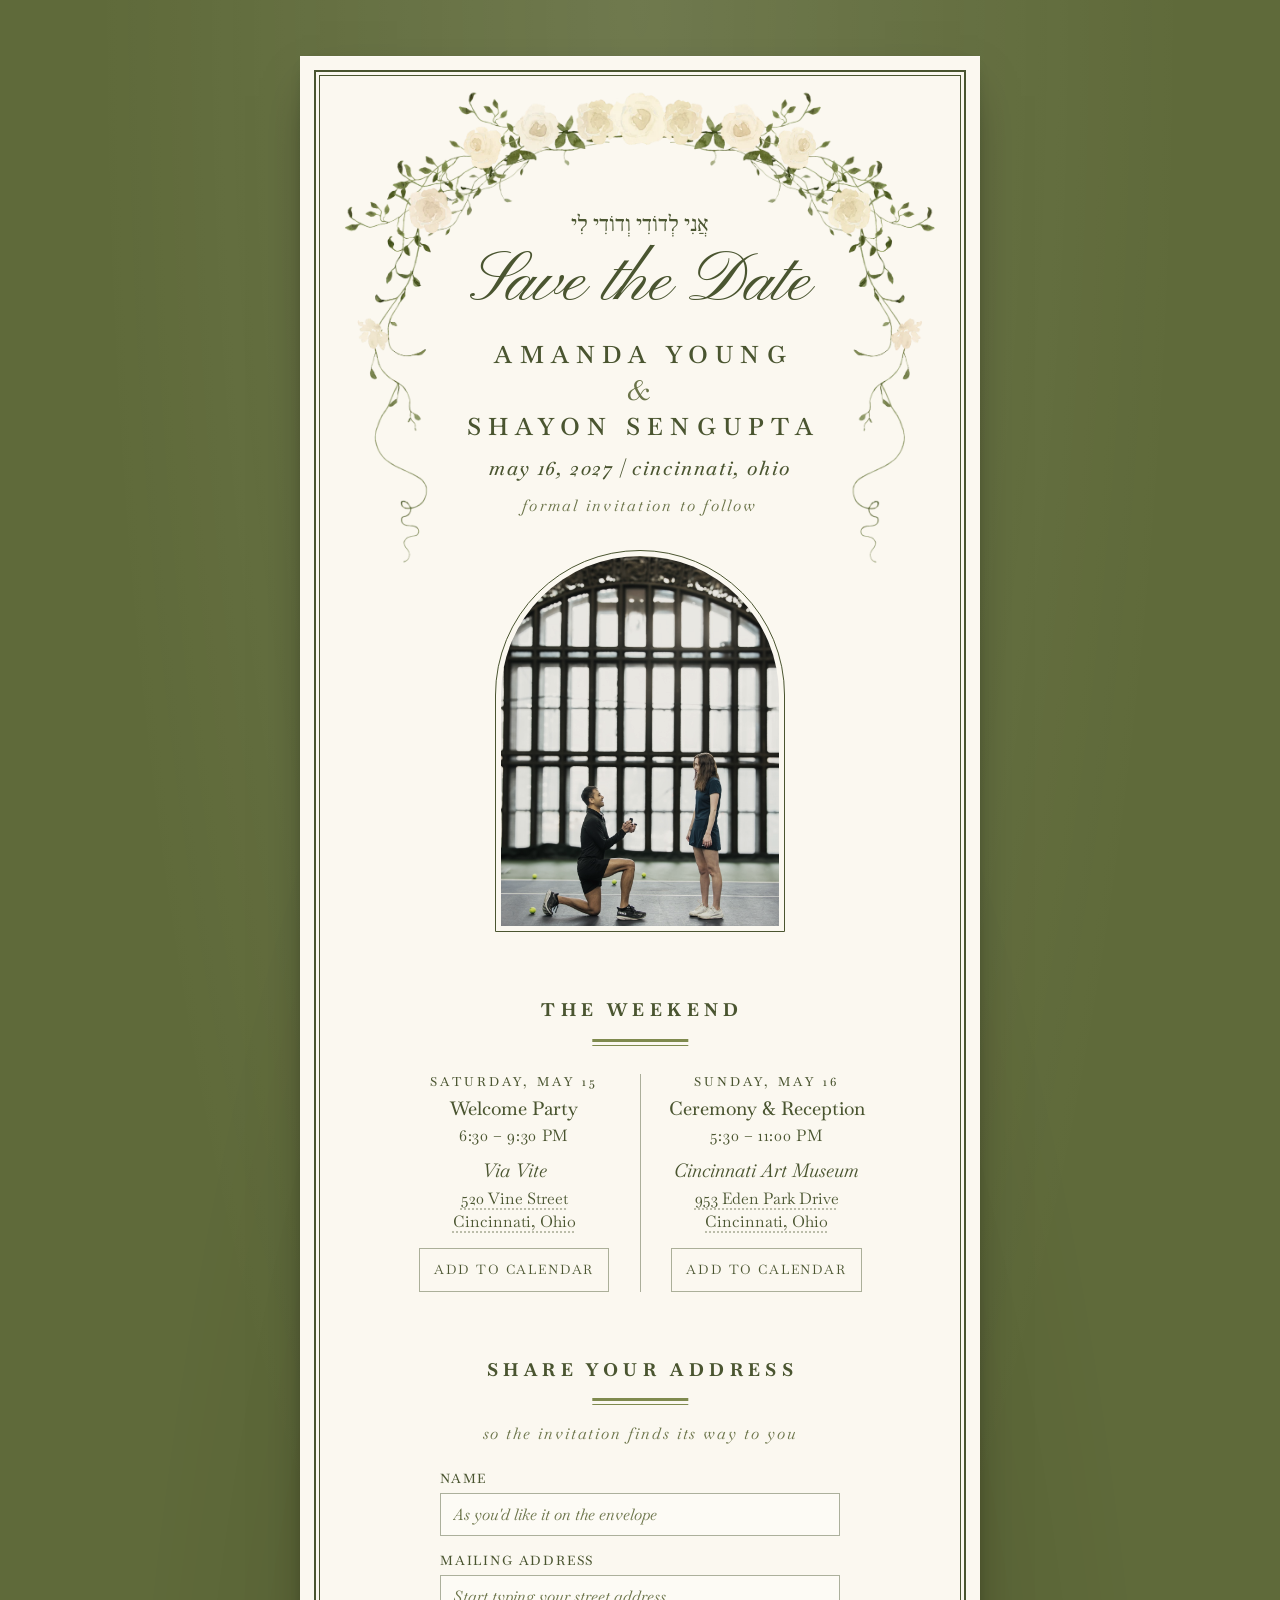
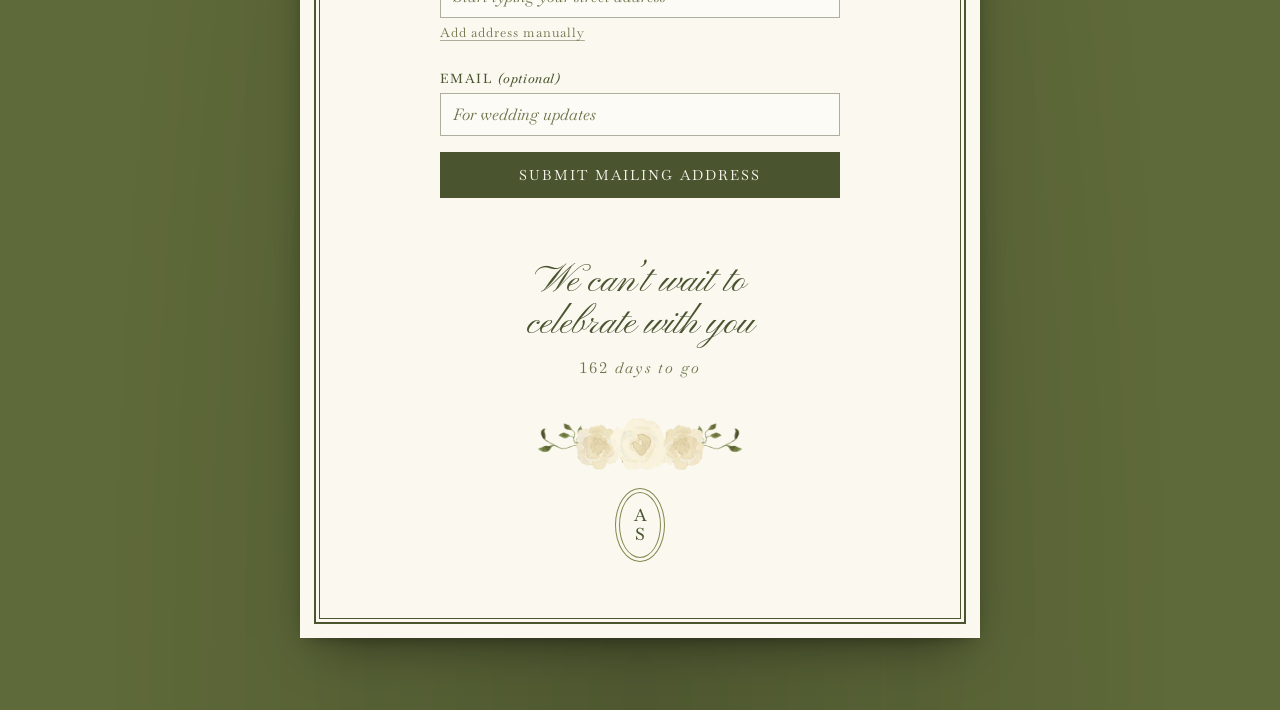
==== commit 6761dd5d: "Mobile: map links on addresses, 44px tap targets, extra-narrow screen tweaks - Event addresses open " ====
--- a/index.html
+++ b/index.html
@@ -28,7 +28,7 @@
 <link rel="preconnect" href="https://fonts.googleapis.com">
 <link rel="preconnect" href="https://fonts.gstatic.com" crossorigin>
 <link href="https://fonts.googleapis.com/css2?family=Baskervville:ital,wght@0,400;0,500;0,600;0,700;1,400;1,500&family=Frank+Ruhl+Libre:wght@400;500&family=Pinyon+Script&display=swap" rel="stylesheet">
-<link rel="stylesheet" href="styles.css?v=70" />
+<link rel="stylesheet" href="styles.css?v=72" />
 <script>
   // ?preview=email / ?preview=og switch the page into fixed layouts used to render the share images
   var pv = new URLSearchParams(location.search).get("preview");
@@ -68,7 +68,7 @@
             <h3 class="event-name">Welcome Party</h3>
             <p class="event-time">6:30 – 9:30 PM</p>
             <p class="event-venue">Via Vite</p>
-            <p class="event-address">520 Vine Street<br>Cincinnati, Ohio</p>
+            <p class="event-address"><a class="map-link" href="https://www.google.com/maps/search/?api=1&amp;query=Via+Vite%2C+520+Vine+St%2C+Cincinnati%2C+OH+45202" target="_blank" rel="noopener" aria-label="Directions to Via Vite, 520 Vine Street, Cincinnati, Ohio (opens Google Maps)">520 Vine Street<br>Cincinnati, Ohio</a></p>
             <div class="event-actions">
               <button class="btn btn-ghost" type="button" data-cal="reception" aria-expanded="false">Add to calendar</button>
               <p class="cal-options" hidden>
@@ -84,7 +84,7 @@
             <h3 class="event-name">Ceremony &amp; Reception</h3>
             <p class="event-time">5:30 – 11:00 PM</p>
             <p class="event-venue">Cincinnati Art Museum</p>
-            <p class="event-address">953 Eden Park Drive<br>Cincinnati, Ohio</p>
+            <p class="event-address"><a class="map-link" href="https://www.google.com/maps/search/?api=1&amp;query=Cincinnati+Art+Museum%2C+953+Eden+Park+Dr%2C+Cincinnati%2C+OH+45202" target="_blank" rel="noopener" aria-label="Directions to the Cincinnati Art Museum, 953 Eden Park Drive, Cincinnati, Ohio (opens Google Maps)">953 Eden Park Drive<br>Cincinnati, Ohio</a></p>
             <div class="event-actions">
               <button class="btn btn-ghost" type="button" data-cal="wedding" aria-expanded="false">Add to calendar</button>
               <p class="cal-options" hidden>
--- a/styles.css
+++ b/styles.css
@@ -273,6 +273,19 @@
   color: var(--ink);
   margin: 4px 0 14px;
 }
+/* addresses open directions in Google Maps: a quiet dotted underline marks them as links */
+.map-link{
+  display: inline-block;
+  padding: 4px 6px;           /* comfortable tap target */
+  margin: -4px -6px;
+  color: inherit;
+  text-decoration: underline dotted;
+  text-decoration-color: var(--line);
+  text-underline-offset: 4px;
+}
+.map-link:hover{ text-decoration-style: solid; text-decoration-color: var(--ink); }
+.preview .map-link{ text-decoration: none; }   /* share images: plain addresses */
+.map-link:focus-visible{ outline: 2px solid var(--olive); outline-offset: 2px; }
 .event-actions{
   position: relative;
   display: flex; flex-direction: column; align-items: center;
@@ -303,6 +316,7 @@
   letter-spacing: 0.14em;
   text-transform: uppercase;
   padding: 9px 14px;
+  min-height: 44px;            /* comfortable tap target */
   border: 1px solid var(--ink);
   cursor: pointer;
   text-decoration: none;
@@ -379,7 +393,8 @@
   color: var(--ink-soft);
   background: none;
   border: 0;
-  padding: 6px 0 0;
+  padding: 14px 8px 13px 0;    /* 44px tap target, same look */
+  margin-top: -8px;
   cursor: pointer;
   text-decoration: underline;
   text-underline-offset: 3px;
@@ -514,3 +529,9 @@
   border: 0.75px solid var(--olive);
   border-radius: 50%;
 }
+
+/* extra-narrow phones (under 360px): a little more room for the names and title */
+@media (max-width: 359px){
+  .card-inner{ padding-left: 22px; padding-right: 22px; }
+  .script-title{ font-size: 34px; }
+}
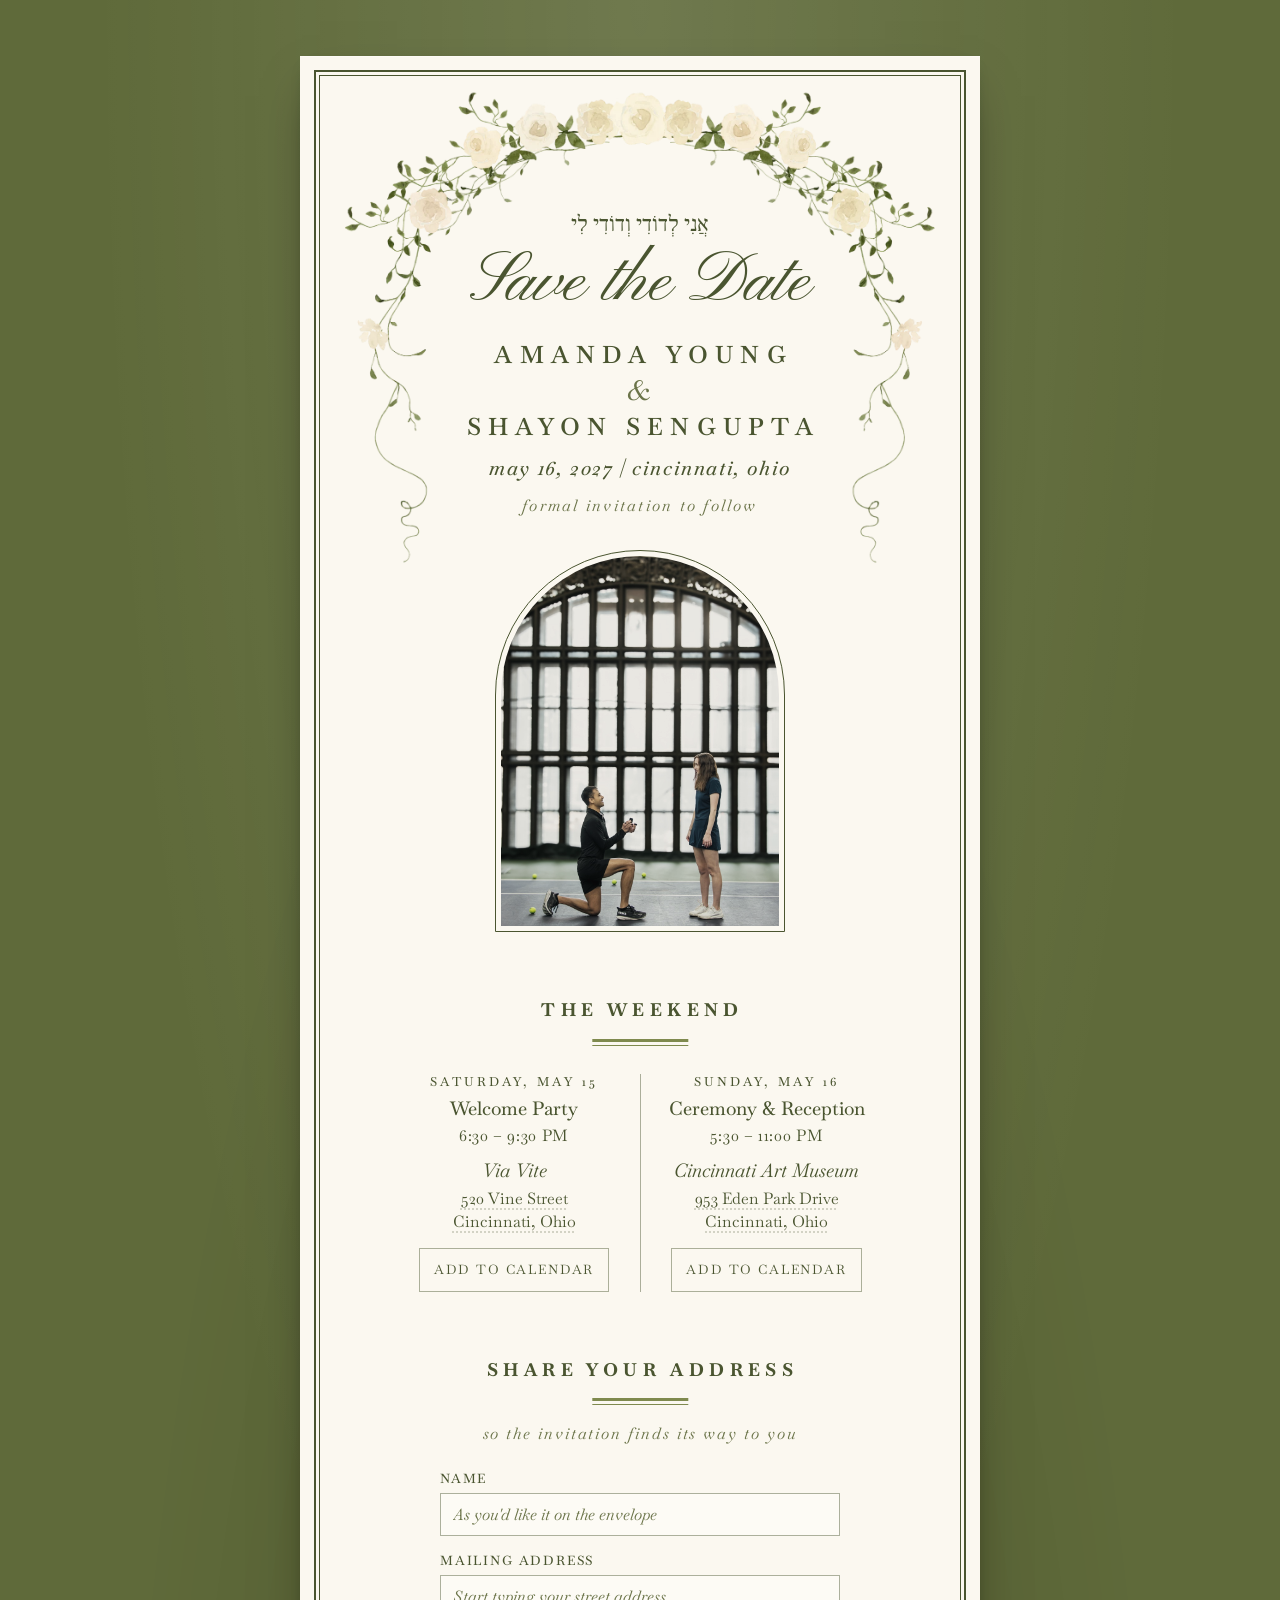
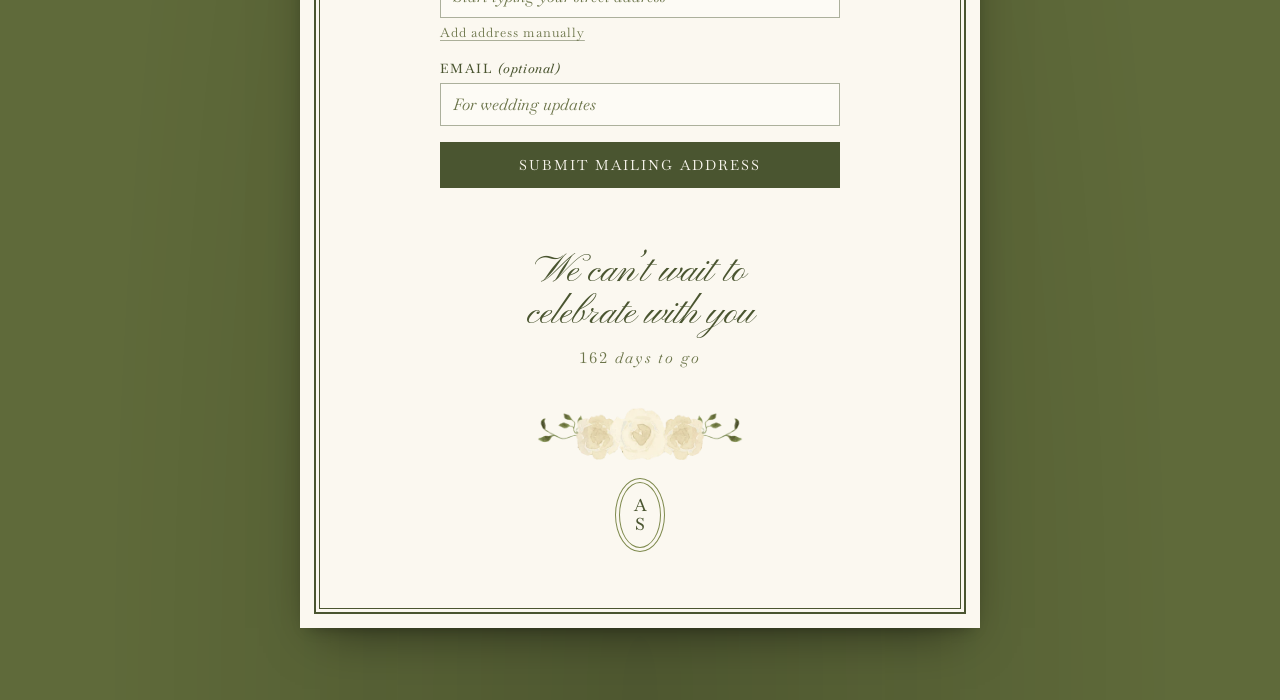
==== commit 08971c9c: "Even the form spacing below 'Add address manually'; quieter address underlines Co-Authored-By: Claud" ====
--- a/index.html
+++ b/index.html
@@ -28,7 +28,7 @@
 <link rel="preconnect" href="https://fonts.googleapis.com">
 <link rel="preconnect" href="https://fonts.gstatic.com" crossorigin>
 <link href="https://fonts.googleapis.com/css2?family=Baskervville:ital,wght@0,400;0,500;0,600;0,700;1,400;1,500&family=Frank+Ruhl+Libre:wght@400;500&family=Pinyon+Script&display=swap" rel="stylesheet">
-<link rel="stylesheet" href="styles.css?v=72" />
+<link rel="stylesheet" href="styles.css?v=73" />
 <script>
   // ?preview=email / ?preview=og switch the page into fixed layouts used to render the share images
   var pv = new URLSearchParams(location.search).get("preview");
--- a/styles.css
+++ b/styles.css
@@ -280,7 +280,7 @@
   margin: -4px -6px;
   color: inherit;
   text-decoration: underline dotted;
-  text-decoration-color: var(--line);
+  text-decoration-color: rgba(74,85,48,0.28);   /* discoverable but quiet */
   text-underline-offset: 4px;
 }
 .map-link:hover{ text-decoration-style: solid; text-decoration-color: var(--ink); }
@@ -401,6 +401,7 @@
   text-decoration-color: var(--line);
 }
 .link-btn:hover{ color: var(--ink); }
+.field-search{ margin-bottom: 6px; }   /* the link's tap area already adds the space below */
 
 .suggest{
   position: absolute;
